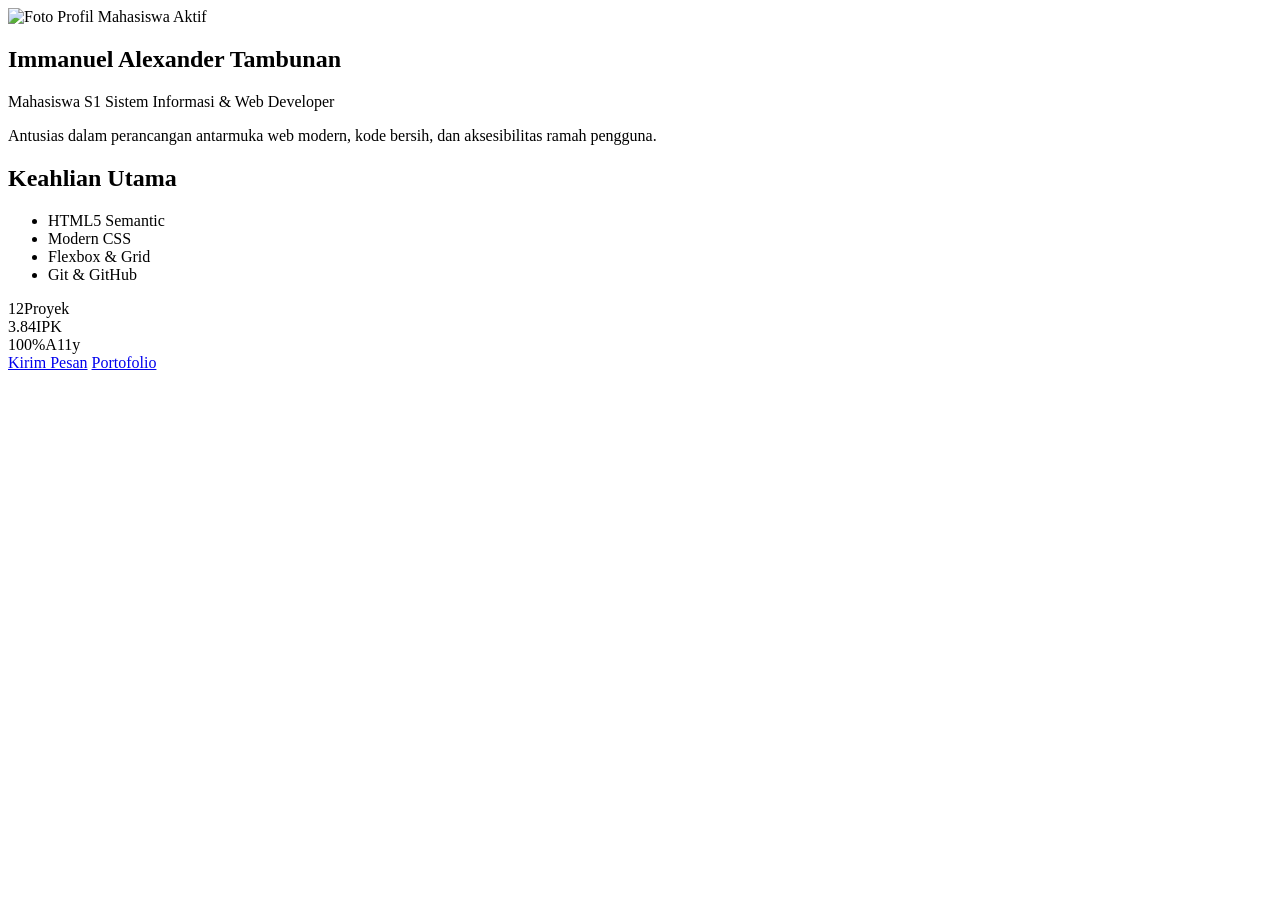
==== latihan/index.html @ 88178043 "push" ====
<!DOCTYPE html>
<html lang="id">
<head>
  <meta charset="UTF-8">
  <meta name="viewport" content="width=device-width, initial-scale=1.0">
  <title>Developer Profile Card PPW Del</title>
  <link rel="stylesheet" href="style.css">
</head>
<body>
  <main class="page-container">
    <article class="profile-card">
      <div class="card-header-banner"></div>
      <div class="card-body">
        <div class="avatar-container">
          <img src="https://images.unsplash.com/photo-1534528741775-53994a69daeb?w=200&auto=format" alt="Foto Profil Mahasiswa" class="avatar-img">
          <span class="status-badge">Aktif</span>
        </div>
        <h1 class="user-name">Immanuel Alexander Tambunan</h1>
        <p class="user-role">Mahasiswa S1 Sistem Informasi &amp; Web Developer</p>
        <p class="user-bio">
          Antusias dalam perancangan antarmuka web modern, kode bersih, dan aksesibilitas ramah pengguna.
        </p>
        <section class="skills-section">
          <h2 class="section-title">Keahlian Utama</h2>
          <ul class="skills-list">
            <li class="skill-tag">HTML5 Semantic</li>
            <li class="skill-tag">Modern CSS</li>
            <li class="skill-tag">Flexbox &amp; Grid</li>
            <li class="skill-tag">Git &amp; GitHub</li>
          </ul>
        </section>
        <div class="stats-container">
          <div class="stat-item"><span class="stat-val">12</span><span class="stat-lbl">Proyek</span></div>
          <div class="stat-item"><span class="stat-val">3.84</span><span class="stat-lbl">IPK</span></div>
          <div class="stat-item"><span class="stat-val">100%</span><span class="stat-lbl">A11y</span></div>
        </div>
        <div class="card-actions">
          <a href="#kontak" class="btn btn-primary">Kirim Pesan</a>
          <a href="#portofolio" class="btn btn-secondary">Portofolio</a>
        </div>
      </div>
    </article>
  </main>
</body>
</html>
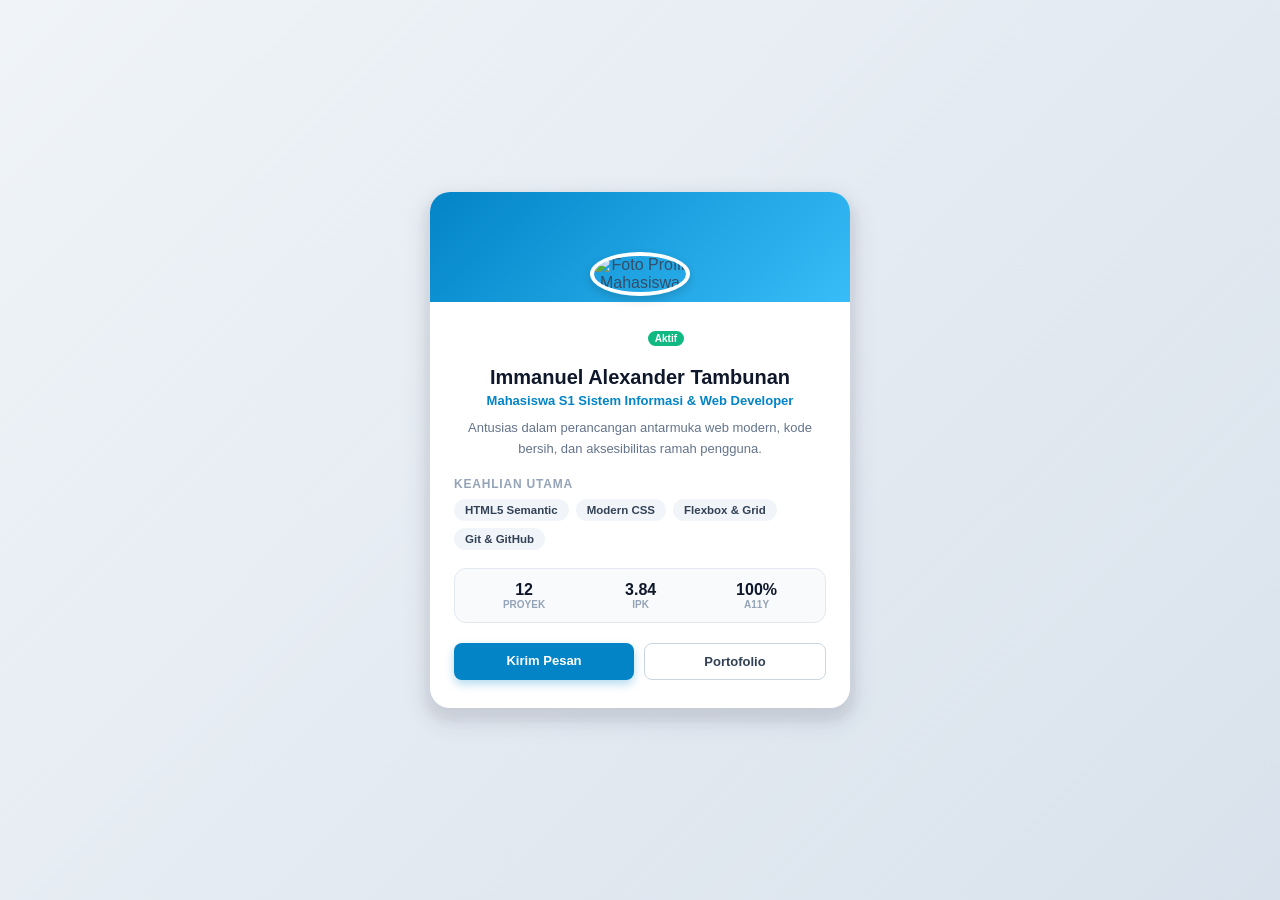
==== commit ba5fd402: "push" ====
--- a/latihan/index.html
+++ b/latihan/index.html
@@ -12,7 +12,7 @@
       <div class="card-header-banner"></div>
       <div class="card-body">
         <div class="avatar-container">
-          <img src="https://images.unsplash.com/photo-1534528741775-53994a69daeb?w=200&auto=format" alt="Foto Profil Mahasiswa" class="avatar-img">
+          <img src="/asset/foto-profil.jpg" alt="Foto Profil Mahasiswa" class="avatar-img">
           <span class="status-badge">Aktif</span>
         </div>
         <h1 class="user-name">Immanuel Alexander Tambunan</h1>
--- a/latihan/style.css
+++ b/latihan/style.css
@@ -0,0 +1,203 @@
+/* 1. Universal CSS Reset & Base Styling */
+*, *::before, *::after {
+  box-sizing: border-box;
+  margin: 0;
+  padding: 0;
+}
+
+body {
+  font-family: -apple-system, BlinkMacSystemFont, "Segoe UI", Roboto, sans-serif;
+  background: linear-gradient(135deg, #f0f4f8 0%, #d9e2ec 100%);
+  color: #334e68;
+  min-height: 100vh;
+  display: flex;
+  justify-content: center;
+  align-items: center;
+  padding: 24px;
+}
+
+/* 2. Container & Card Component */
+.page-container {
+  width: 100%;
+  max-width: 420px;
+}
+
+.profile-card {
+  background-color: #ffffff;
+  border-radius: 20px;
+  overflow: hidden;
+  box-shadow: 0 10px 25px 5px rgba(50, 50, 93, 0.1), 0 8px 10px 6px rgba(0, 0, 0, 0.05);
+  transition: transform 0.3s ease, box-shadow 0.3s ease;
+}
+
+.profile-card:hover {
+  transform: translateY(-6px);
+  box-shadow: 0 20px 30px 10px rgba(50, 50, 93, 0.15);
+}
+
+/* 3. Banner & Avatar Rounding */
+.card-header-banner {
+  height: 110px;
+  background: linear-gradient(135deg, #0284c7 0%, #38bdf8 100%);
+}
+
+.card-body {
+  padding: 0 24px 28px 24px;
+  text-align: center;
+  position: relative;
+}
+
+.avatar-container {
+  position: relative;
+  width: 100px;
+  height: 100px;
+  margin: -50px auto 14px auto;
+}
+
+.avatar-img {
+  width: 100%;
+  height: 100%;
+  border-radius: 50%;
+  border: 4px solid #ffffff;
+  object-fit: cover;
+  box-shadow: 0 4px 10px rgba(0, 0, 0, 0.15);
+}
+
+.status-badge {
+  position: absolute;
+  bottom: 4px;
+  right: 4px;
+  background-color: #10b981;
+  color: #ffffff;
+  font-size: 10px;
+  font-weight: 700;
+  padding: 2px 7px;
+  border-radius: 12px;
+  border: 2px solid #ffffff;
+}
+
+/* 4. Typography & Tag Badges */
+.user-name {
+  font-size: 20px;
+  font-weight: 700;
+  color: #0f172a;
+  margin-bottom: 4px;
+}
+
+.user-role {
+  font-size: 13px;
+  color: #0284c7;
+  font-weight: 600;
+  margin-bottom: 10px;
+}
+
+.user-bio {
+  font-size: 13px;
+  line-height: 1.55;
+  color: #64748b;
+  margin-bottom: 18px;
+}
+
+.skills-section {
+  margin-bottom: 18px;
+  text-align: left;
+}
+
+.section-title {
+  font-size: 12px;
+  text-transform: uppercase;
+  letter-spacing: 0.8px;
+  color: #94a3b8;
+  margin-bottom: 8px;
+}
+
+.skills-list {
+  list-style: none;
+  display: flex;
+  flex-wrap: wrap;
+  gap: 7px;
+  margin-left: 0;
+}
+
+.skill-tag {
+  background-color: #f1f5f9;
+  color: #334155;
+  font-size: 11.5px;
+  font-weight: 600;
+  padding: 5px 11px;
+  border-radius: 20px;
+  transition: all 0.2s;
+}
+
+.skill-tag:hover {
+  background-color: #e0f2fe;
+  color: #0369a1;
+}
+
+/* 5. Stats Flexbox */
+.stats-container {
+  display: flex;
+  justify-content: space-around;
+  background-color: #f8fafc;
+  padding: 12px 8px;
+  border-radius: 12px;
+  margin-bottom: 20px;
+  border: 1px solid #e2e8f0;
+}
+
+.stat-item {
+  display: flex;
+  flex-direction: column;
+}
+
+.stat-val {
+  font-size: 16px;
+  font-weight: 800;
+  color: #0f172a;
+}
+
+.stat-lbl {
+  font-size: 10px;
+  color: #94a3b8;
+  text-transform: uppercase;
+  font-weight: 600;
+}
+
+/* 6. Buttons with Micro-interactions */
+.card-actions {
+  display: flex;
+  gap: 10px;
+}
+
+.btn {
+  flex: 1;
+  padding: 10px 14px;
+  font-size: 13px;
+  font-weight: 600;
+  text-decoration: none;
+  border-radius: 8px;
+  transition: all 0.2s ease;
+  text-align: center;
+}
+
+.btn-primary {
+  background-color: #0284c7;
+  color: #ffffff;
+  box-shadow: 0 4px 10px rgba(2, 132, 199, 0.3);
+}
+
+.btn-primary:hover {
+  background-color: #0369a1;
+  box-shadow: 0 6px 14px rgba(2, 132, 199, 0.4);
+}
+
+.btn-secondary {
+  background-color: #ffffff;
+  color: #334155;
+  border: 1.5px solid #cbd5e1;
+}
+
+.btn-secondary:hover {
+  background-color: #f1f5f9;
+  border-color: #94a3b8;
+}
